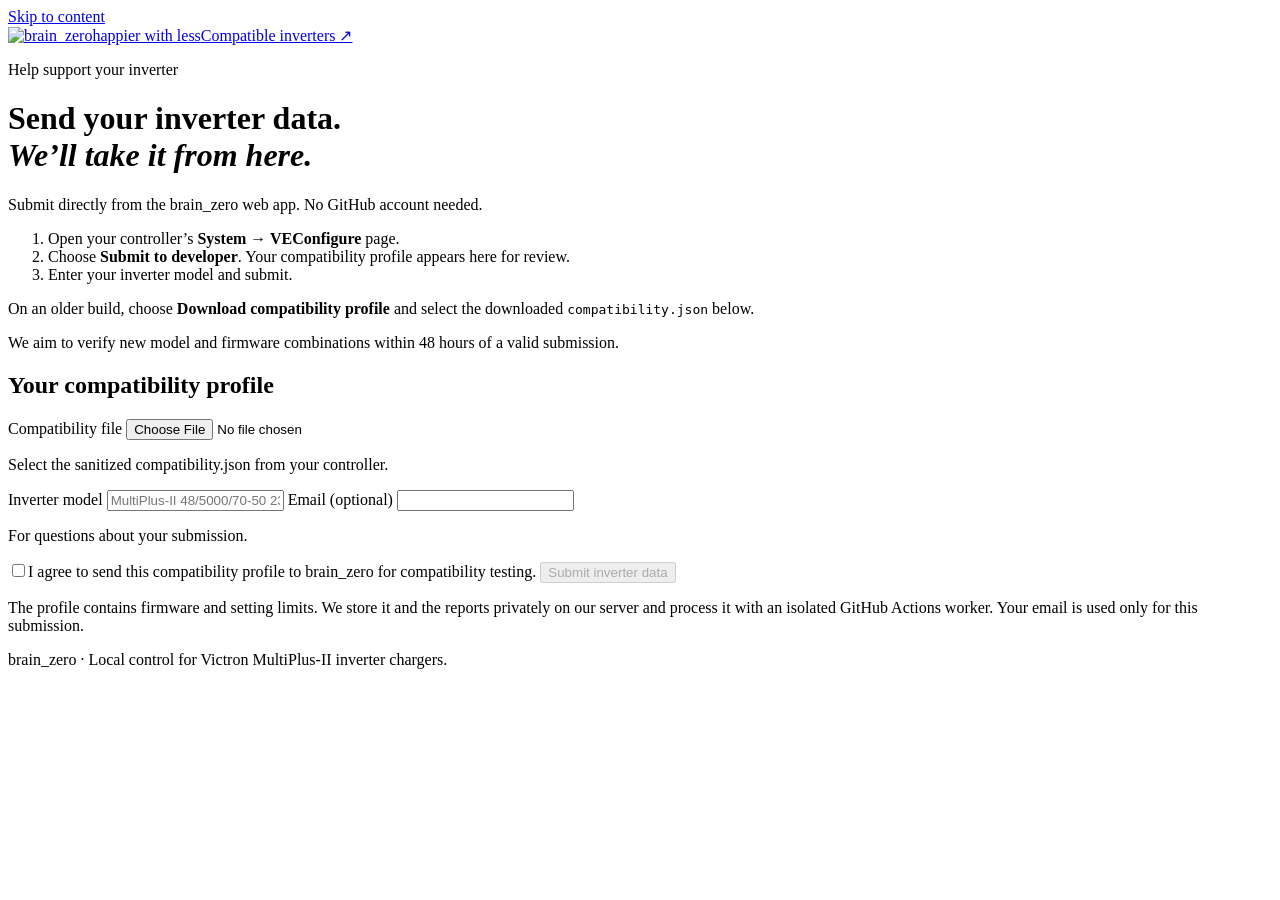
==== website/public/compatibility/index.html @ ef61bbd7 "Accept compatibility uploads privately on brain-zero.com" ====
<!doctype html>
<html lang="en">
<head>
  <meta charset="utf-8">
  <meta name="viewport" content="width=device-width, initial-scale=1">
  <meta name="theme-color" content="#14221f">
  <meta name="description" content="Submit your inverter compatibility profile directly to brain_zero. No GitHub account needed.">
  <title>Submit your inverter data · brain_zero</title>
  <link rel="icon" href="/assets/icon.svg" type="image/svg+xml">
  <link rel="stylesheet" href="/styles.css">
  <link rel="stylesheet" href="/compatibility/upload.css">
  <script src="/compatibility/upload.js" defer></script>
</head>
<body>
  <a class="skip" href="#main">Skip to content</a>
  <header><a class="brand" href="/" aria-label="brain_zero home"><img src="/assets/wordmark.svg" alt="brain_zero" width="210" height="56"><span>happier with less</span></a><a class="back" href="/#compatibility">Compatible inverters ↗</a></header>
  <main id="main" class="upload-page">
    <div class="introduction">
      <p class="eyebrow">Help support your inverter</p>
      <h1>Send your inverter data.<br><em>We’ll take it from here.</em></h1>
      <p>Submit directly from the brain_zero web app. No GitHub account needed.</p>
      <ol>
        <li>Open your controller’s <strong>System → VEConfigure</strong> page.</li>
        <li>Choose <strong>Submit to developer</strong>. Your compatibility profile appears here for review.</li>
        <li>Enter your inverter model and submit.</li>
      </ol>
      <p class="note">On an older build, choose <strong>Download compatibility profile</strong> and select the downloaded <code>compatibility.json</code> below.</p>
      <p class="note">We aim to verify new model and firmware combinations within 48 hours of a valid submission.</p>
    </div>
    <section class="submission" aria-labelledby="submit-title">
      <h2 id="submit-title">Your compatibility profile</h2>
      <p id="handoff" class="note" role="status" hidden>Waiting for your controller’s compatibility profile…</p>
      <form id="submission-form">
        <label for="profile-file">Compatibility file</label>
        <input id="profile-file" type="file" accept=".json,application/json" aria-describedby="file-hint">
        <p id="file-hint" class="note">Select the sanitized compatibility.json from your controller.</p>
        <dl id="profile-summary" hidden>
          <dt>Firmware</dt><dd id="firmware"></dd>
          <dt>Battery voltage</dt><dd id="voltage"></dd>
          <dt>Settings</dt><dd id="setting-count"></dd>
        </dl>
        <label for="model">Inverter model</label>
        <input id="model" name="model" maxlength="120" minlength="3" required placeholder="MultiPlus-II 48/5000/70-50 230 V" autocomplete="off">
        <label for="email">Email <span class="optional">(optional)</span></label>
        <input id="email" name="email" type="email" maxlength="254" autocomplete="email" aria-describedby="email-hint">
        <p id="email-hint" class="note">For questions about your submission.</p>
        <label class="consent"><input id="consent" name="consent" type="checkbox" required><span>I agree to send this compatibility profile to brain_zero for compatibility testing.</span></label>
        <button id="submit" class="submit-button" type="submit" disabled>Submit inverter data</button>
        <p id="message" class="message" role="status" aria-live="polite"></p>
      </form>
      <div id="receipt" class="receipt" hidden>
        <h3>Submission received</h3>
        <p>Your profile is queued for automated VEConfigure checks and developer review.</p>
        <p>Reference <strong id="receipt-id"></strong></p>
        <a href="/#compatibility">Back to compatible inverters ↗</a>
      </div>
      <p class="privacy">The profile contains firmware and setting limits. We store it and the reports privately on our server and process it with an isolated GitHub Actions worker. Your email is used only for this submission.</p>
    </section>
  </main>
  <footer><p>brain_zero · Local control for Victron MultiPlus-II inverter chargers.</p></footer>
</body>
</html>
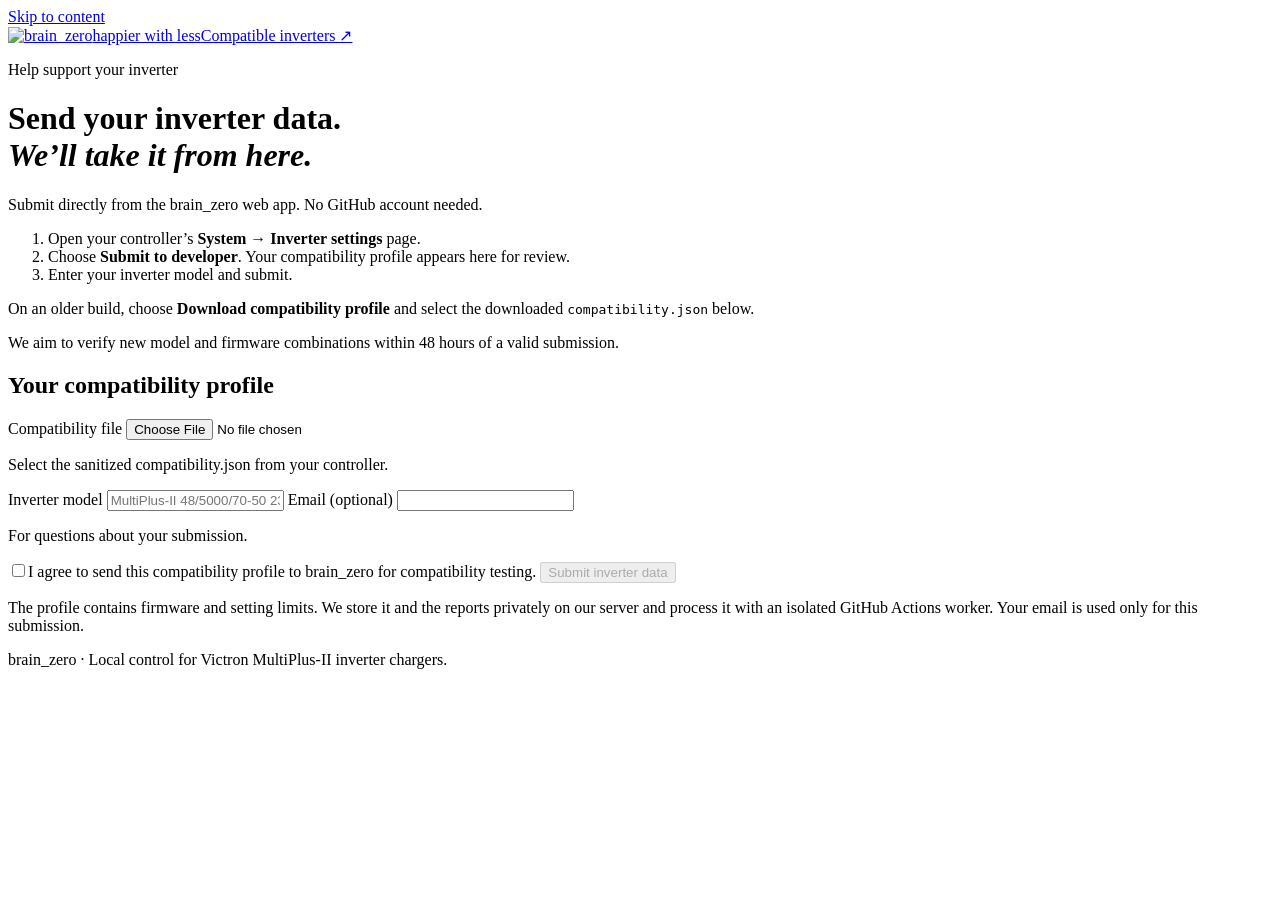
==== commit fb1fd098: "Name the controller page Inverter settings" ====
--- a/website/public/compatibility/index.html
+++ b/website/public/compatibility/index.html
@@ -20,7 +20,7 @@
       <h1>Send your inverter data.<br><em>We’ll take it from here.</em></h1>
       <p>Submit directly from the brain_zero web app. No GitHub account needed.</p>
       <ol>
-        <li>Open your controller’s <strong>System → VEConfigure</strong> page.</li>
+        <li>Open your controller’s <strong>System → Inverter settings</strong> page.</li>
         <li>Choose <strong>Submit to developer</strong>. Your compatibility profile appears here for review.</li>
         <li>Enter your inverter model and submit.</li>
       </ol>
@@ -50,7 +50,7 @@
       </form>
       <div id="receipt" class="receipt" hidden>
         <h3>Submission received</h3>
-        <p>Your profile is queued for automated VEConfigure checks and developer review.</p>
+        <p>Your profile is queued for automated compatibility checks and developer review.</p>
         <p>Reference <strong id="receipt-id"></strong></p>
         <a href="/#compatibility">Back to compatible inverters ↗</a>
       </div>
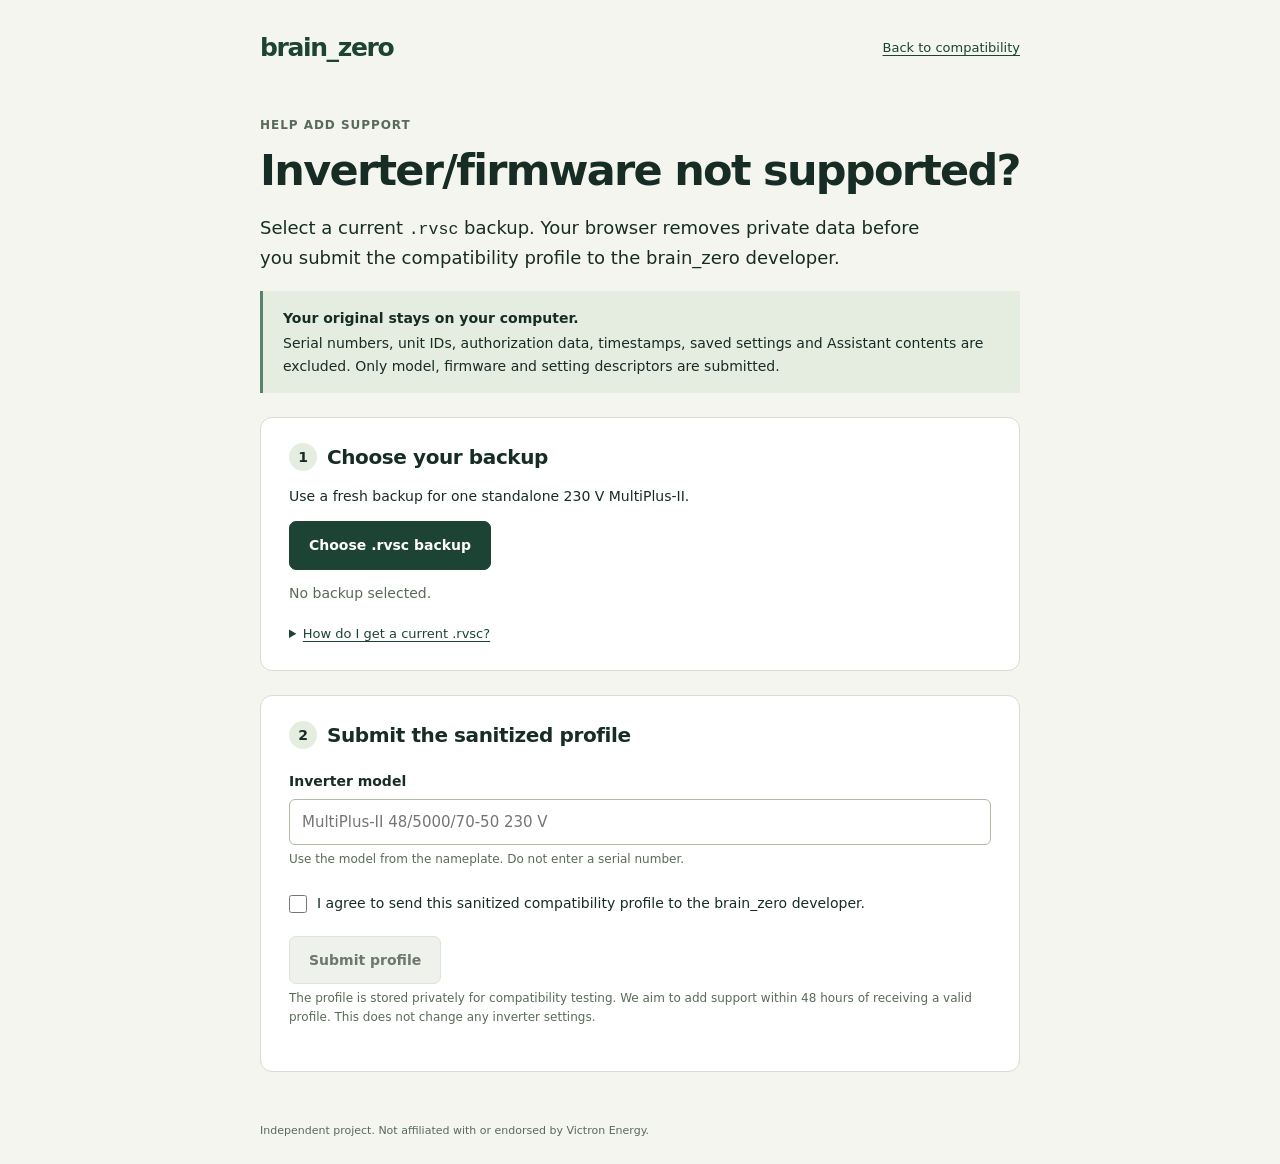
==== commit e4586616: "Host local RVSC sanitization and direct profile submission" ====
--- a/website/public/compatibility/index.html
+++ b/website/public/compatibility/index.html
@@ -3,60 +3,45 @@
 <head>
   <meta charset="utf-8">
   <meta name="viewport" content="width=device-width, initial-scale=1">
-  <meta name="theme-color" content="#14221f">
-  <meta name="description" content="Submit your inverter compatibility profile directly to brain_zero. No GitHub account needed.">
-  <title>Submit your inverter data · brain_zero</title>
-  <link rel="icon" href="/assets/icon.svg" type="image/svg+xml">
-  <link rel="stylesheet" href="/styles.css">
-  <link rel="stylesheet" href="/compatibility/upload.css">
-  <script src="/compatibility/upload.js" defer></script>
+  <meta name="referrer" content="no-referrer">
+  <meta http-equiv="Content-Security-Policy" content="default-src 'none'; script-src 'self'; style-src 'self'; connect-src 'self'; base-uri 'none'; form-action 'none'; object-src 'none'">
+  <title>Submit inverter data · brain_zero</title>
+  <link rel="stylesheet" href="styles.css">
+  <script type="module" src="submit.js"></script>
 </head>
 <body>
-  <a class="skip" href="#main">Skip to content</a>
-  <header><a class="brand" href="/" aria-label="brain_zero home"><img src="/assets/wordmark.svg" alt="brain_zero" width="210" height="56"><span>happier with less</span></a><a class="back" href="/#compatibility">Compatible inverters ↗</a></header>
-  <main id="main" class="upload-page">
-    <div class="introduction">
-      <p class="eyebrow">Help support your inverter</p>
-      <h1>Send your inverter data.<br><em>We’ll take it from here.</em></h1>
-      <p>Submit directly from the brain_zero web app. No GitHub account needed.</p>
-      <ol>
-        <li>Open your controller’s <strong>System → Inverter settings</strong> page.</li>
-        <li>Choose <strong>Submit to developer</strong>. Your compatibility profile appears here for review.</li>
-        <li>Enter your inverter model and submit.</li>
-      </ol>
-      <p class="note">On an older build, choose <strong>Download compatibility profile</strong> and select the downloaded <code>compatibility.json</code> below.</p>
-      <p class="note">We aim to verify new model and firmware combinations within 48 hours of a valid submission.</p>
-    </div>
-    <section class="submission" aria-labelledby="submit-title">
-      <h2 id="submit-title">Your compatibility profile</h2>
-      <p id="handoff" class="note" role="status" hidden>Waiting for your controller’s compatibility profile…</p>
-      <form id="submission-form">
-        <label for="profile-file">Compatibility file</label>
-        <input id="profile-file" type="file" accept=".json,application/json" aria-describedby="file-hint">
-        <p id="file-hint" class="note">Select the sanitized compatibility.json from your controller.</p>
-        <dl id="profile-summary" hidden>
-          <dt>Firmware</dt><dd id="firmware"></dd>
-          <dt>Battery voltage</dt><dd id="voltage"></dd>
-          <dt>Settings</dt><dd id="setting-count"></dd>
-        </dl>
-        <label for="model">Inverter model</label>
-        <input id="model" name="model" maxlength="120" minlength="3" required placeholder="MultiPlus-II 48/5000/70-50 230 V" autocomplete="off">
-        <label for="email">Email <span class="optional">(optional)</span></label>
-        <input id="email" name="email" type="email" maxlength="254" autocomplete="email" aria-describedby="email-hint">
-        <p id="email-hint" class="note">For questions about your submission.</p>
-        <label class="consent"><input id="consent" name="consent" type="checkbox" required><span>I agree to send this compatibility profile to brain_zero for compatibility testing.</span></label>
-        <button id="submit" class="submit-button" type="submit" disabled>Submit inverter data</button>
-        <p id="message" class="message" role="status" aria-live="polite"></p>
-      </form>
-      <div id="receipt" class="receipt" hidden>
-        <h3>Submission received</h3>
-        <p>Your profile is queued for automated compatibility checks and developer review.</p>
-        <p>Reference <strong id="receipt-id"></strong></p>
-        <a href="/#compatibility">Back to compatible inverters ↗</a>
-      </div>
-      <p class="privacy">The profile contains firmware and setting limits. We store it and the reports privately on our server and process it with an isolated GitHub Actions worker. Your email is used only for this submission.</p>
+  <header><a class="brand" href="/">brain_zero</a><a class="back" href="/#compatibility">Back to compatibility</a></header>
+  <main>
+    <p class="eyebrow">Help add support</p>
+    <h1>Inverter/firmware not supported?</h1>
+    <p class="intro">Select a current <code>.rvsc</code> backup. Your browser removes private data before you submit the compatibility profile to the brain_zero developer.</p>
+    <div class="privacy"><strong>Your original stays on your computer.</strong> Serial numbers, unit IDs, authorization data, timestamps, saved settings and Assistant contents are excluded. Only model, firmware and setting descriptors are submitted.</div>
+    <section aria-labelledby="backup-title">
+      <div class="step-title"><span class="step" aria-hidden="true">1</span><h2 id="backup-title">Choose your backup</h2></div>
+      <p>Use a fresh backup for one standalone 230 V MultiPlus-II.</p>
+      <input id="backup" type="file" accept=".rvsc" hidden>
+      <button id="choose" type="button">Choose .rvsc backup</button>
+      <p id="file-status" class="status" role="status" aria-live="polite">No backup selected.</p>
+      <dl id="profile-summary" hidden>
+        <div><dt>Battery system</dt><dd id="voltage"></dd></div>
+        <div><dt>Model code</dt><dd id="model-code"></dd></div>
+        <div><dt>VE.Bus firmware</dt><dd id="firmware"></dd></div>
+        <div><dt>Setting descriptors</dt><dd id="settings"></dd></div>
+      </dl>
+      <details><summary>How do I get a current .rvsc?</summary><p>In VRM, open your installation → <strong>Device list → Remote VEConfigure → Download</strong>. Wait for the live settings read and save the original backup. Download it again after a firmware or settings change. A local <code>.vsc</code> save is a different format; renaming it does not convert it.</p></details>
     </section>
+    <section aria-labelledby="submit-title">
+      <div class="step-title"><span class="step" aria-hidden="true">2</span><h2 id="submit-title">Submit the sanitized profile</h2></div>
+      <label for="model">Inverter model</label>
+      <input id="model" type="text" maxlength="160" autocomplete="off" placeholder="MultiPlus-II 48/5000/70-50 230 V" aria-describedby="model-help">
+      <p class="help" id="model-help">Use the model from the nameplate. Do not enter a serial number.</p>
+      <label class="consent"><input id="consent" type="checkbox"><span>I agree to send this sanitized compatibility profile to the brain_zero developer.</span></label>
+      <button id="submit" type="button" disabled>Submit profile</button>
+      <div id="submit-status" class="status" role="status" aria-live="polite"></div>
+      <p class="help">The profile is stored privately for compatibility testing. We aim to add support within 48 hours of receiving a valid profile. This does not change any inverter settings.</p>
+    </section>
+    <noscript><p class="privacy">Enable JavaScript to sanitize your backup locally. The original file is never submitted.</p></noscript>
   </main>
-  <footer><p>brain_zero · Local control for Victron MultiPlus-II inverter chargers.</p></footer>
+  <footer>Independent project. Not affiliated with or endorsed by Victron Energy.</footer>
 </body>
 </html>
--- a/website/public/compatibility/styles.css
+++ b/website/public/compatibility/styles.css
@@ -0,0 +1,42 @@
+:root { color-scheme: light; --paper: #f4f5ee; --ink: #172c25; --green: #1d4334; --muted: #596b58; --line: #d6ddd2; }
+* { box-sizing: border-box; }
+body { margin: 0; background: var(--paper); color: var(--ink); font: 16px/1.6 system-ui, sans-serif; }
+header, main, footer { width: min(760px, calc(100% - 40px)); margin-inline: auto; }
+header { display: flex; align-items: center; justify-content: space-between; gap: 20px; padding-block: 28px; }
+a { color: var(--green); text-underline-offset: 3px; }
+.brand { font-size: 25px; font-weight: 750; letter-spacing: -.055em; text-decoration: none; }
+.back { font-size: 13px; }
+main { margin-block: 20px 50px; }
+.eyebrow { color: var(--muted); font-size: 12px; font-weight: 650; letter-spacing: .08em; text-transform: uppercase; }
+h1 { margin: 0 0 20px; font-size: clamp(30px, 6vw, 43px); line-height: 1.1; letter-spacing: -.04em; font-weight: 650; }
+.intro { max-width: 670px; font-size: 18px; }
+.privacy { background: #e5ede1; border-left: 3px solid #56836a; padding: 16px 20px; font-size: 14px; }
+.privacy strong { display: block; margin-bottom: 3px; }
+section { margin-top: 24px; padding: 25px 28px; border: 1px solid var(--line); border-radius: 12px; background: #fff; }
+.step-title { display: flex; align-items: center; gap: 10px; }
+.step { width: 28px; height: 28px; display: grid; place-items: center; border-radius: 50%; background: #e5ede1; font-size: 14px; font-weight: 700; }
+h2 { margin: 0; font-size: 20px; line-height: 1.3; letter-spacing: -.02em; }
+section > p { font-size: 14px; }
+button, input { font: inherit; }
+button { display: inline-block; padding: 12px 19px; border: 1px solid var(--green); border-radius: 7px; background: var(--green); color: white; font-size: 14px; font-weight: 650; cursor: pointer; touch-action: manipulation; }
+button:disabled { background: #eef1ec; border-color: #dde3d9; color: #6c7868; cursor: default; }
+button:focus-visible, input:focus-visible, a:focus-visible, summary:focus-visible { outline: 3px solid #77a382; outline-offset: 4px; }
+input[type="text"] { display: block; width: 100%; margin-top: 7px; padding: 10px 12px; border: 1px solid #aebba7; border-radius: 6px; background: #fff; color: var(--ink); font-size: 15px; }
+label[for="model"] { display: block; margin-top: 21px; font-size: 14px; font-weight: 650; }
+.help { margin: 5px 0 18px; color: var(--muted); font-size: 12px; }
+.consent { display: flex; align-items: flex-start; gap: 10px; margin: 22px 0; font-size: 14px; cursor: pointer; }
+.consent input { width: 18px; height: 18px; margin: 3px 0 0; flex: 0 0 auto; accent-color: var(--green); }
+.status { margin: 12px 0; color: var(--muted); font-size: 14px; overflow-wrap: anywhere; }
+#submit-status:empty { margin: 0; }
+#submit-status.success { margin-block: 16px; padding: 14px 16px; border-radius: 6px; background: #e5ede1; color: var(--green); }
+.error { color: #90362c; }
+dl { display: flex; flex-wrap: wrap; gap: 10px 30px; margin: 18px 0; padding: 14px 16px; border-radius: 6px; background: #f4f5ee; }
+dl[hidden] { display: none; }
+dt { color: var(--muted); font-size: 11px; }
+dd { margin: 0; font-size: 15px; font-weight: 650; }
+details { margin-top: 20px; font-size: 13px; }
+summary { cursor: pointer; color: var(--green); text-decoration: underline; text-underline-offset: 3px; }
+details p { margin-bottom: 0; }
+code { font-size: .92em; }
+footer { margin-bottom: 25px; color: var(--muted); font-size: 11px; }
+@media (max-width: 540px) { header, main, footer { width: calc(100% - 28px); } header { padding-block: 20px; } main { margin-top: 12px; } section { padding: 20px 18px; } .intro { font-size: 16px; } .back { font-size: 11px; } .privacy { padding: 13px 16px; } }
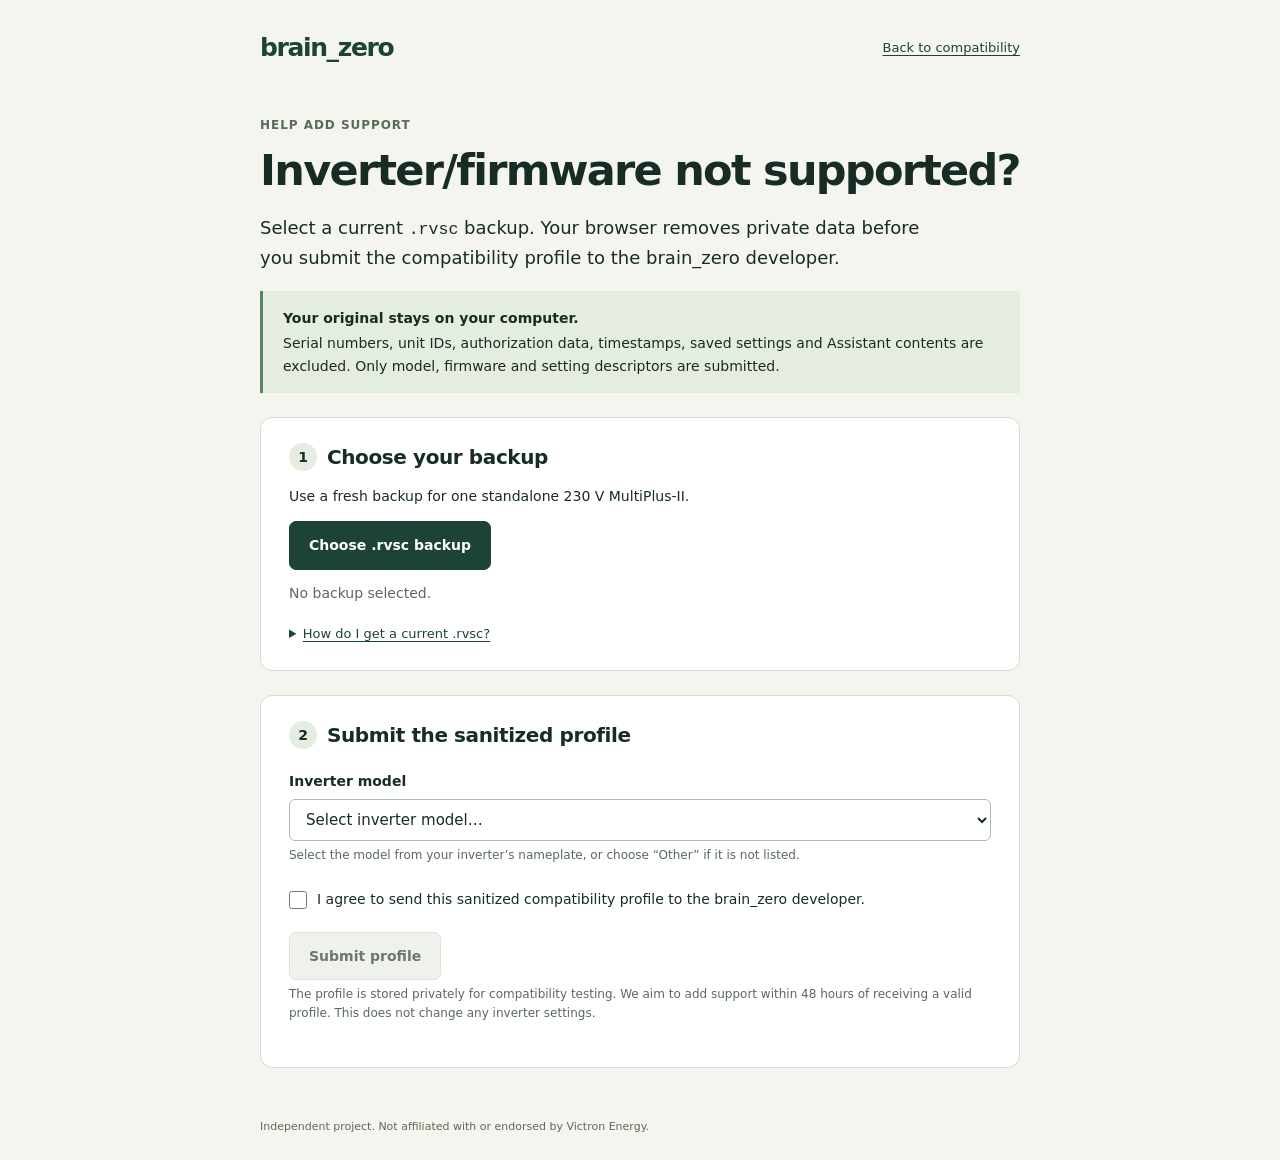
==== commit d83e1132: "Use a model dropdown for hosted compatibility submissions" ====
--- a/website/public/compatibility/index.html
+++ b/website/public/compatibility/index.html
@@ -33,8 +33,31 @@
     <section aria-labelledby="submit-title">
       <div class="step-title"><span class="step" aria-hidden="true">2</span><h2 id="submit-title">Submit the sanitized profile</h2></div>
       <label for="model">Inverter model</label>
-      <input id="model" type="text" maxlength="160" autocomplete="off" placeholder="MultiPlus-II 48/5000/70-50 230 V" aria-describedby="model-help">
-      <p class="help" id="model-help">Use the model from the nameplate. Do not enter a serial number.</p>
+      <select id="model" required aria-describedby="model-help">
+        <option value="" selected>Select inverter model…</option>
+        <optgroup label="12 V">
+          <option>MultiPlus-II 12/3000/120-32</option>
+          <option>MultiPlus-II 12/4k</option>
+          <option>MultiPlus-II 12/5000/220-50</option>
+        </optgroup>
+        <optgroup label="24 V">
+          <option>MultiPlus-II 24/3000/70-32</option>
+          <option>MultiPlus-II 24/5000/120-50</option>
+        </optgroup>
+        <optgroup label="48 V">
+          <option>MultiPlus-II 48/3000/35-32</option>
+          <option>MultiPlus-II 48/4k5/55-32</option>
+          <option>MultiPlus-II 48/4k5 (low transformer ratio)</option>
+          <option>MultiPlus-II 48/5000/70-50</option>
+          <option>MultiPlus-II 48/6k5/100-50</option>
+          <option>MultiPlus-II 48/6k5 (low transformer ratio)</option>
+          <option>MultiPlus-II 48/8000/110-100</option>
+          <option>MultiPlus-II 48/10000/140-100</option>
+          <option>MultiPlus-II 48/15000/200-100</option>
+        </optgroup>
+        <option>Other standalone 230 V MultiPlus-II</option>
+      </select>
+      <p class="help" id="model-help">Select the model from your inverter’s nameplate, or choose “Other” if it is not listed.</p>
       <label class="consent"><input id="consent" type="checkbox"><span>I agree to send this sanitized compatibility profile to the brain_zero developer.</span></label>
       <button id="submit" type="button" disabled>Submit profile</button>
       <div id="submit-status" class="status" role="status" aria-live="polite"></div>
--- a/website/public/compatibility/styles.css
+++ b/website/public/compatibility/styles.css
@@ -17,11 +17,11 @@
 .step { width: 28px; height: 28px; display: grid; place-items: center; border-radius: 50%; background: #e5ede1; font-size: 14px; font-weight: 700; }
 h2 { margin: 0; font-size: 20px; line-height: 1.3; letter-spacing: -.02em; }
 section > p { font-size: 14px; }
-button, input { font: inherit; }
+button, input, select { font: inherit; }
 button { display: inline-block; padding: 12px 19px; border: 1px solid var(--green); border-radius: 7px; background: var(--green); color: white; font-size: 14px; font-weight: 650; cursor: pointer; touch-action: manipulation; }
 button:disabled { background: #eef1ec; border-color: #dde3d9; color: #6c7868; cursor: default; }
-button:focus-visible, input:focus-visible, a:focus-visible, summary:focus-visible { outline: 3px solid #77a382; outline-offset: 4px; }
-input[type="text"] { display: block; width: 100%; margin-top: 7px; padding: 10px 12px; border: 1px solid #aebba7; border-radius: 6px; background: #fff; color: var(--ink); font-size: 15px; }
+button:focus-visible, input:focus-visible, select:focus-visible, a:focus-visible, summary:focus-visible { outline: 3px solid #77a382; outline-offset: 4px; }
+select { display: block; width: 100%; margin-top: 7px; padding: 10px 12px; border: 1px solid #aebba7; border-radius: 6px; background: #fff; color: var(--ink); font-size: 15px; }
 label[for="model"] { display: block; margin-top: 21px; font-size: 14px; font-weight: 650; }
 .help { margin: 5px 0 18px; color: var(--muted); font-size: 12px; }
 .consent { display: flex; align-items: flex-start; gap: 10px; margin: 22px 0; font-size: 14px; cursor: pointer; }
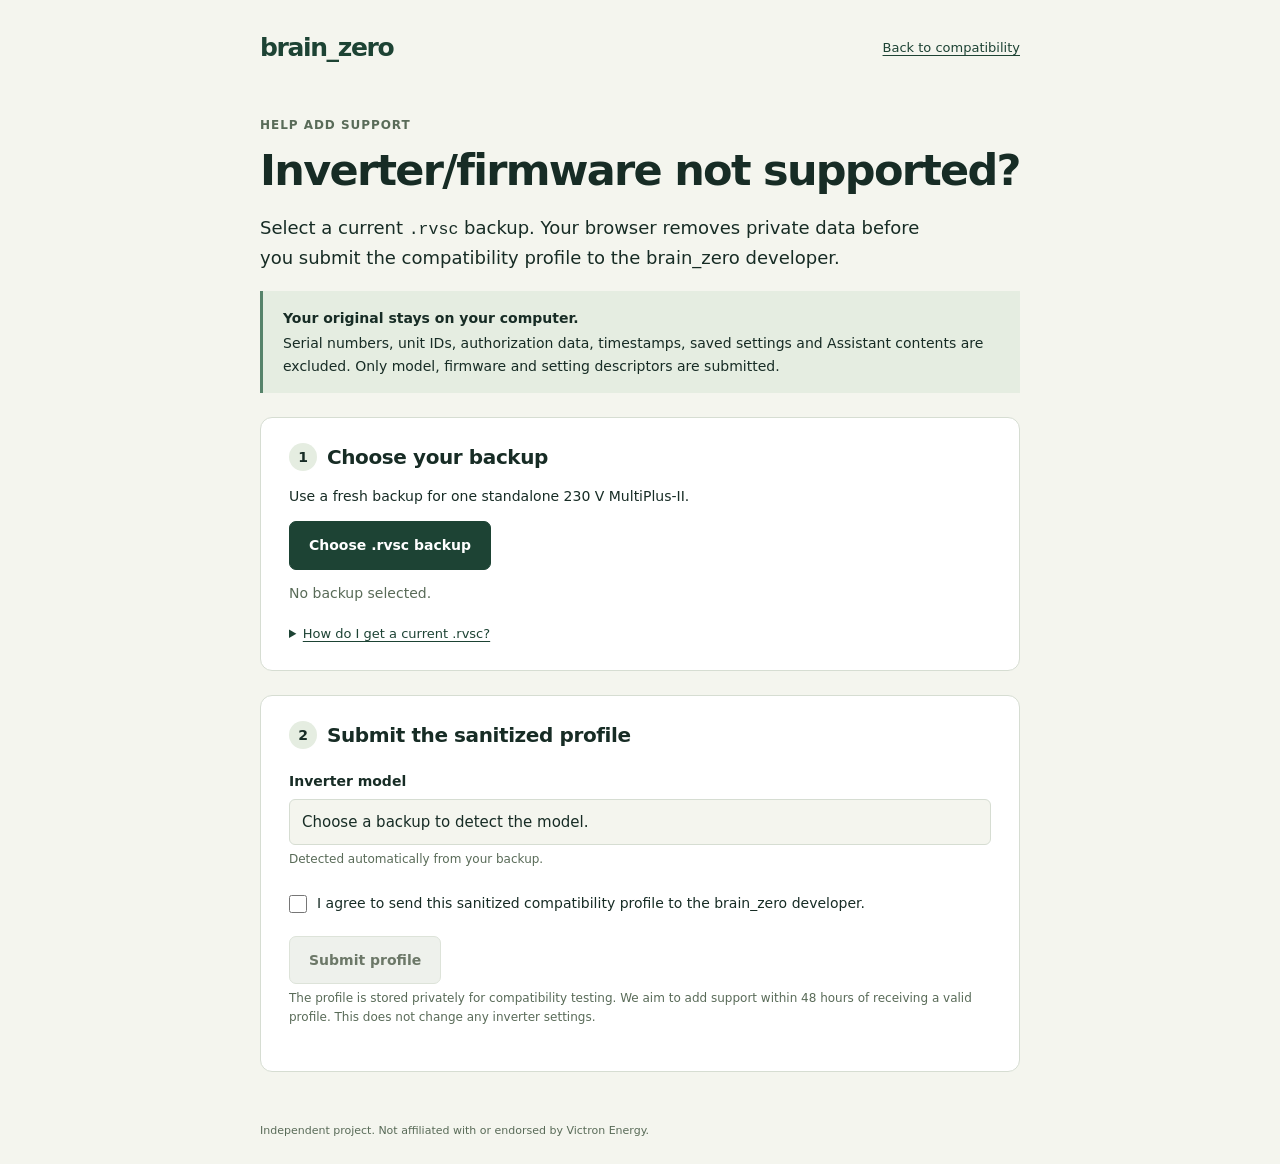
==== commit a8635497: "Detect and lock inverter model from the RVSC firmware" ====
--- a/website/public/compatibility/index.html
+++ b/website/public/compatibility/index.html
@@ -33,31 +33,8 @@
     <section aria-labelledby="submit-title">
       <div class="step-title"><span class="step" aria-hidden="true">2</span><h2 id="submit-title">Submit the sanitized profile</h2></div>
       <label for="model">Inverter model</label>
-      <select id="model" required aria-describedby="model-help">
-        <option value="" selected>Select inverter model…</option>
-        <optgroup label="12 V">
-          <option>MultiPlus-II 12/3000/120-32</option>
-          <option>MultiPlus-II 12/4k</option>
-          <option>MultiPlus-II 12/5000/220-50</option>
-        </optgroup>
-        <optgroup label="24 V">
-          <option>MultiPlus-II 24/3000/70-32</option>
-          <option>MultiPlus-II 24/5000/120-50</option>
-        </optgroup>
-        <optgroup label="48 V">
-          <option>MultiPlus-II 48/3000/35-32</option>
-          <option>MultiPlus-II 48/4k5/55-32</option>
-          <option>MultiPlus-II 48/4k5 (low transformer ratio)</option>
-          <option>MultiPlus-II 48/5000/70-50</option>
-          <option>MultiPlus-II 48/6k5/100-50</option>
-          <option>MultiPlus-II 48/6k5 (low transformer ratio)</option>
-          <option>MultiPlus-II 48/8000/110-100</option>
-          <option>MultiPlus-II 48/10000/140-100</option>
-          <option>MultiPlus-II 48/15000/200-100</option>
-        </optgroup>
-        <option>Other standalone 230 V MultiPlus-II</option>
-      </select>
-      <p class="help" id="model-help">Select the model from your inverter’s nameplate, or choose “Other” if it is not listed.</p>
+      <output id="model" aria-describedby="model-help">Choose a backup to detect the model.</output>
+      <p class="help" id="model-help">Detected automatically from your backup.</p>
       <label class="consent"><input id="consent" type="checkbox"><span>I agree to send this sanitized compatibility profile to the brain_zero developer.</span></label>
       <button id="submit" type="button" disabled>Submit profile</button>
       <div id="submit-status" class="status" role="status" aria-live="polite"></div>
--- a/website/public/compatibility/styles.css
+++ b/website/public/compatibility/styles.css
@@ -17,11 +17,11 @@
 .step { width: 28px; height: 28px; display: grid; place-items: center; border-radius: 50%; background: #e5ede1; font-size: 14px; font-weight: 700; }
 h2 { margin: 0; font-size: 20px; line-height: 1.3; letter-spacing: -.02em; }
 section > p { font-size: 14px; }
-button, input, select { font: inherit; }
+button, input { font: inherit; }
 button { display: inline-block; padding: 12px 19px; border: 1px solid var(--green); border-radius: 7px; background: var(--green); color: white; font-size: 14px; font-weight: 650; cursor: pointer; touch-action: manipulation; }
 button:disabled { background: #eef1ec; border-color: #dde3d9; color: #6c7868; cursor: default; }
-button:focus-visible, input:focus-visible, select:focus-visible, a:focus-visible, summary:focus-visible { outline: 3px solid #77a382; outline-offset: 4px; }
-select { display: block; width: 100%; margin-top: 7px; padding: 10px 12px; border: 1px solid #aebba7; border-radius: 6px; background: #fff; color: var(--ink); font-size: 15px; }
+button:focus-visible, input:focus-visible, a:focus-visible, summary:focus-visible { outline: 3px solid #77a382; outline-offset: 4px; }
+#model { display: block; width: 100%; margin-top: 7px; padding: 10px 12px; border: 1px solid var(--line); border-radius: 6px; background: #f4f5ee; color: var(--ink); font-size: 15px; }
 label[for="model"] { display: block; margin-top: 21px; font-size: 14px; font-weight: 650; }
 .help { margin: 5px 0 18px; color: var(--muted); font-size: 12px; }
 .consent { display: flex; align-items: flex-start; gap: 10px; margin: 22px 0; font-size: 14px; cursor: pointer; }
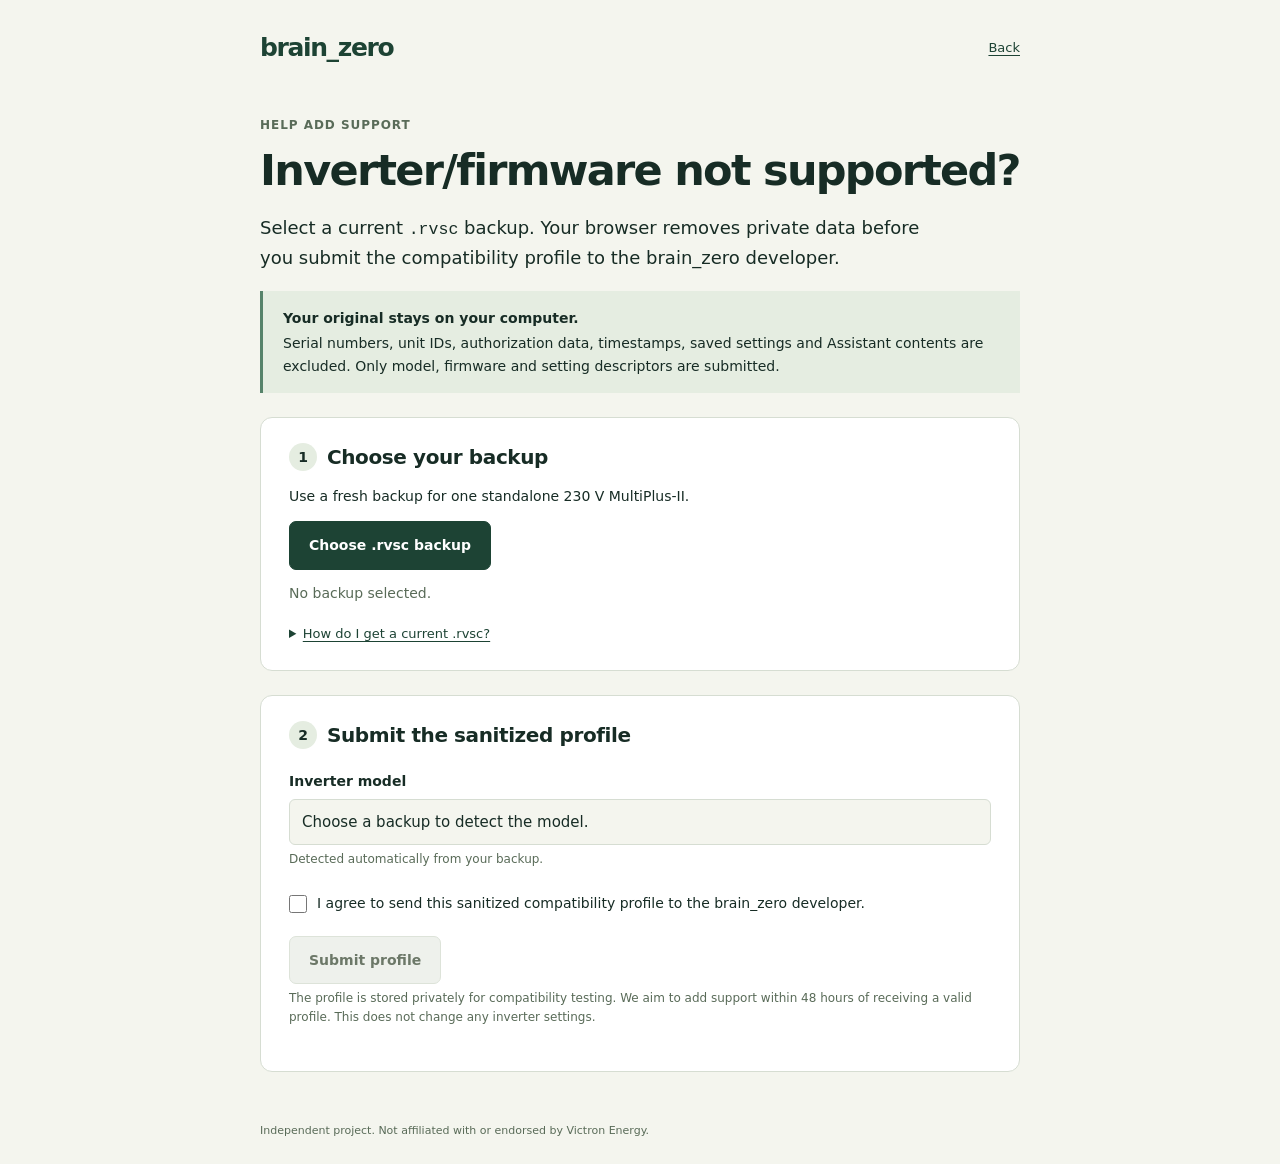
==== commit e555d5b9: "Shorten compatibility page back link" ====
--- a/website/public/compatibility/index.html
+++ b/website/public/compatibility/index.html
@@ -10,7 +10,7 @@
   <script type="module" src="submit.js"></script>
 </head>
 <body>
-  <header><a class="brand" href="/">brain_zero</a><a class="back" href="/#compatibility">Back to compatibility</a></header>
+  <header><a class="brand" href="/">brain_zero</a><a class="back" href="/#compatibility">Back</a></header>
   <main>
     <p class="eyebrow">Help add support</p>
     <h1>Inverter/firmware not supported?</h1>
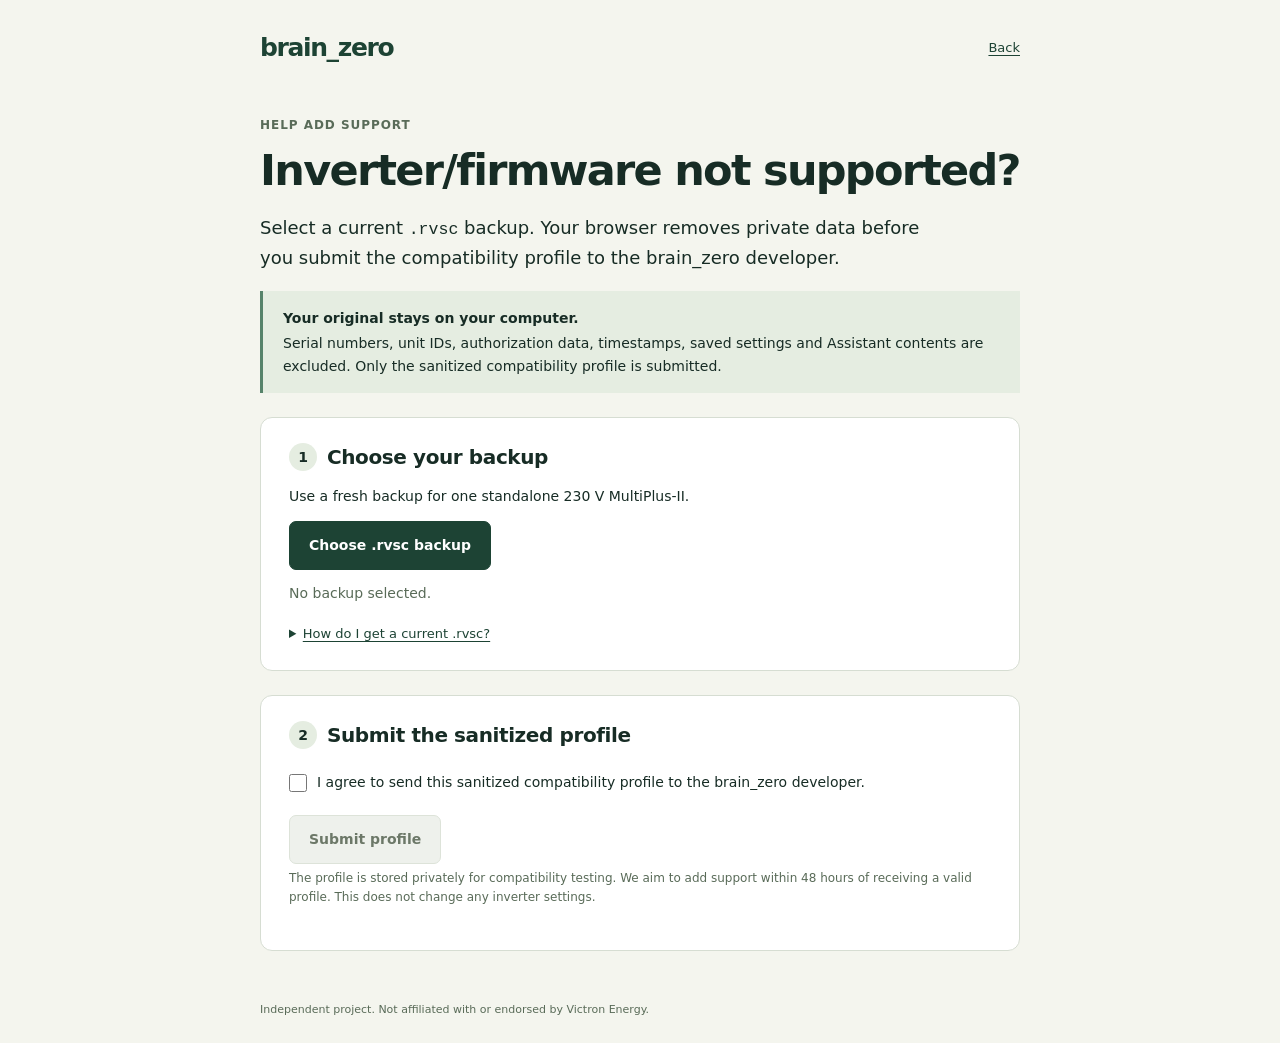
==== commit 37e53032: "Simplify submission summary to model voltage and firmware" ====
--- a/website/public/compatibility/index.html
+++ b/website/public/compatibility/index.html
@@ -15,7 +15,7 @@
     <p class="eyebrow">Help add support</p>
     <h1>Inverter/firmware not supported?</h1>
     <p class="intro">Select a current <code>.rvsc</code> backup. Your browser removes private data before you submit the compatibility profile to the brain_zero developer.</p>
-    <div class="privacy"><strong>Your original stays on your computer.</strong> Serial numbers, unit IDs, authorization data, timestamps, saved settings and Assistant contents are excluded. Only model, firmware and setting descriptors are submitted.</div>
+    <div class="privacy"><strong>Your original stays on your computer.</strong> Serial numbers, unit IDs, authorization data, timestamps, saved settings and Assistant contents are excluded. Only the sanitized compatibility profile is submitted.</div>
     <section aria-labelledby="backup-title">
       <div class="step-title"><span class="step" aria-hidden="true">1</span><h2 id="backup-title">Choose your backup</h2></div>
       <p>Use a fresh backup for one standalone 230 V MultiPlus-II.</p>
@@ -23,18 +23,14 @@
       <button id="choose" type="button">Choose .rvsc backup</button>
       <p id="file-status" class="status" role="status" aria-live="polite">No backup selected.</p>
       <dl id="profile-summary" hidden>
-        <div><dt>Battery system</dt><dd id="voltage"></dd></div>
-        <div><dt>Model code</dt><dd id="model-code"></dd></div>
+        <div><dt>Inverter model</dt><dd id="model"></dd></div>
+        <div><dt>Battery voltage</dt><dd id="voltage"></dd></div>
         <div><dt>VE.Bus firmware</dt><dd id="firmware"></dd></div>
-        <div><dt>Setting descriptors</dt><dd id="settings"></dd></div>
       </dl>
       <details><summary>How do I get a current .rvsc?</summary><p>In VRM, open your installation → <strong>Device list → Remote VEConfigure → Download</strong>. Wait for the live settings read and save the original backup. Download it again after a firmware or settings change. A local <code>.vsc</code> save is a different format; renaming it does not convert it.</p></details>
     </section>
     <section aria-labelledby="submit-title">
       <div class="step-title"><span class="step" aria-hidden="true">2</span><h2 id="submit-title">Submit the sanitized profile</h2></div>
-      <label for="model">Inverter model</label>
-      <output id="model" aria-describedby="model-help">Choose a backup to detect the model.</output>
-      <p class="help" id="model-help">Detected automatically from your backup.</p>
       <label class="consent"><input id="consent" type="checkbox"><span>I agree to send this sanitized compatibility profile to the brain_zero developer.</span></label>
       <button id="submit" type="button" disabled>Submit profile</button>
       <div id="submit-status" class="status" role="status" aria-live="polite"></div>
--- a/website/public/compatibility/styles.css
+++ b/website/public/compatibility/styles.css
@@ -21,8 +21,6 @@
 button { display: inline-block; padding: 12px 19px; border: 1px solid var(--green); border-radius: 7px; background: var(--green); color: white; font-size: 14px; font-weight: 650; cursor: pointer; touch-action: manipulation; }
 button:disabled { background: #eef1ec; border-color: #dde3d9; color: #6c7868; cursor: default; }
 button:focus-visible, input:focus-visible, a:focus-visible, summary:focus-visible { outline: 3px solid #77a382; outline-offset: 4px; }
-#model { display: block; width: 100%; margin-top: 7px; padding: 10px 12px; border: 1px solid var(--line); border-radius: 6px; background: #f4f5ee; color: var(--ink); font-size: 15px; }
-label[for="model"] { display: block; margin-top: 21px; font-size: 14px; font-weight: 650; }
 .help { margin: 5px 0 18px; color: var(--muted); font-size: 12px; }
 .consent { display: flex; align-items: flex-start; gap: 10px; margin: 22px 0; font-size: 14px; cursor: pointer; }
 .consent input { width: 18px; height: 18px; margin: 3px 0 0; flex: 0 0 auto; accent-color: var(--green); }
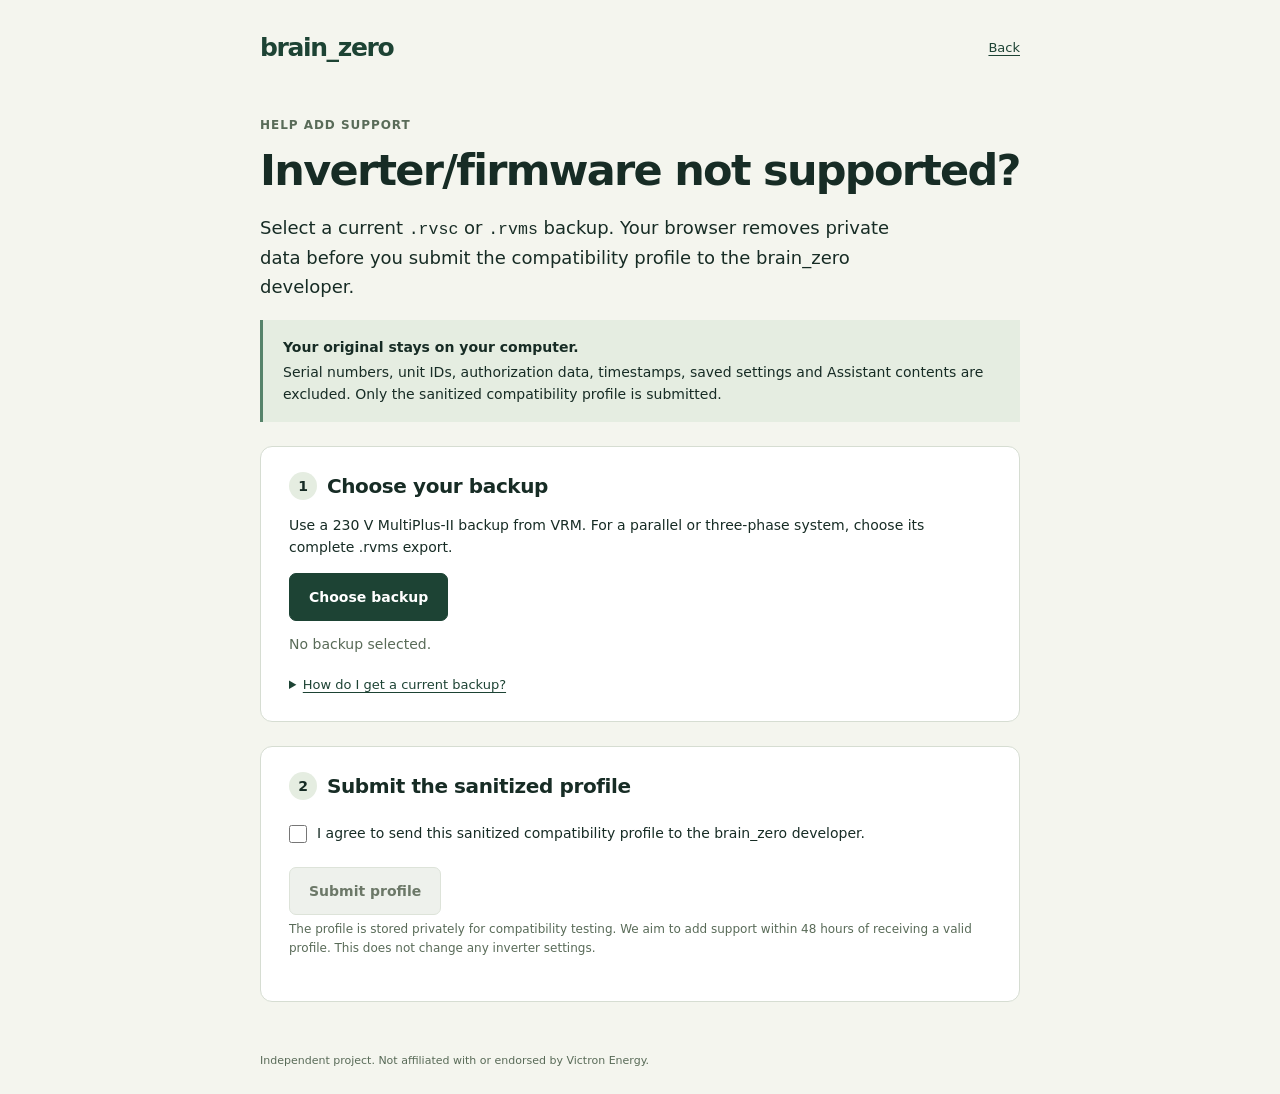
==== commit 086882e5: "Capture selected inverter and phase layout from sanitized submissions" ====
--- a/website/public/compatibility/index.html
+++ b/website/public/compatibility/index.html
@@ -14,20 +14,24 @@
   <main>
     <p class="eyebrow">Help add support</p>
     <h1>Inverter/firmware not supported?</h1>
-    <p class="intro">Select a current <code>.rvsc</code> backup. Your browser removes private data before you submit the compatibility profile to the brain_zero developer.</p>
+    <p class="intro">Select a current <code>.rvsc</code> or <code>.rvms</code> backup. Your browser removes private data before you submit the compatibility profile to the brain_zero developer.</p>
     <div class="privacy"><strong>Your original stays on your computer.</strong> Serial numbers, unit IDs, authorization data, timestamps, saved settings and Assistant contents are excluded. Only the sanitized compatibility profile is submitted.</div>
     <section aria-labelledby="backup-title">
       <div class="step-title"><span class="step" aria-hidden="true">1</span><h2 id="backup-title">Choose your backup</h2></div>
-      <p>Use a fresh backup for one standalone 230 V MultiPlus-II.</p>
-      <input id="backup" type="file" accept=".rvsc" hidden>
-      <button id="choose" type="button">Choose .rvsc backup</button>
+      <p>Use a 230 V MultiPlus-II backup from VRM. For a parallel or three-phase system, choose its complete .rvms export.</p>
+      <input id="backup" type="file" accept=".rvsc,.rvms" hidden>
+      <button id="choose" type="button">Choose backup</button>
       <p id="file-status" class="status" role="status" aria-live="polite">No backup selected.</p>
       <dl id="profile-summary" hidden>
-        <div><dt>Inverter model</dt><dd id="model"></dd></div>
+        <div><dt><label for="model">Inverter model</label></dt><dd><select id="model"></select></dd></div>
+        <div><dt><label for="system-layout">System layout</label></dt><dd><select id="system-layout">
+          <option value="single">Single inverter</option><option value="parallel">Parallel (single phase)</option>
+          <option value="three_phase">Three-phase</option><option value="three_phase_parallel">Three-phase with parallel units</option>
+        </select></dd></div><div><dt>Units in backup</dt><dd id="unit-count"></dd></div>
         <div><dt>Battery voltage</dt><dd id="voltage"></dd></div>
         <div><dt>VE.Bus firmware</dt><dd id="firmware"></dd></div>
       </dl>
-      <details><summary>How do I get a current .rvsc?</summary><p>In VRM, open your installation → <strong>Device list → Remote VEConfigure → Download</strong>. Wait for the live settings read and save the original backup. Download it again after a firmware or settings change. A local <code>.vsc</code> save is a different format; renaming it does not convert it.</p></details>
+      <details><summary>How do I get a current backup?</summary><p>In VRM, open your installation → <strong>Device list → Remote VEConfigure → Download</strong>. Wait for the live settings read and save the original backup. Download it again after a firmware or settings change. A local <code>.vsc</code> save is a different format; renaming it does not convert it.</p></details>
     </section>
     <section aria-labelledby="submit-title">
       <div class="step-title"><span class="step" aria-hidden="true">2</span><h2 id="submit-title">Submit the sanitized profile</h2></div>
--- a/website/public/compatibility/styles.css
+++ b/website/public/compatibility/styles.css
@@ -38,3 +38,5 @@
 code { font-size: .92em; }
 footer { margin-bottom: 25px; color: var(--muted); font-size: 11px; }
 @media (max-width: 540px) { header, main, footer { width: calc(100% - 28px); } header { padding-block: 20px; } main { margin-top: 12px; } section { padding: 20px 18px; } .intro { font-size: 16px; } .back { font-size: 11px; } .privacy { padding: 13px 16px; } }
+
+select { max-width: 100%; width: 100%; font: inherit; padding: .45rem; }
